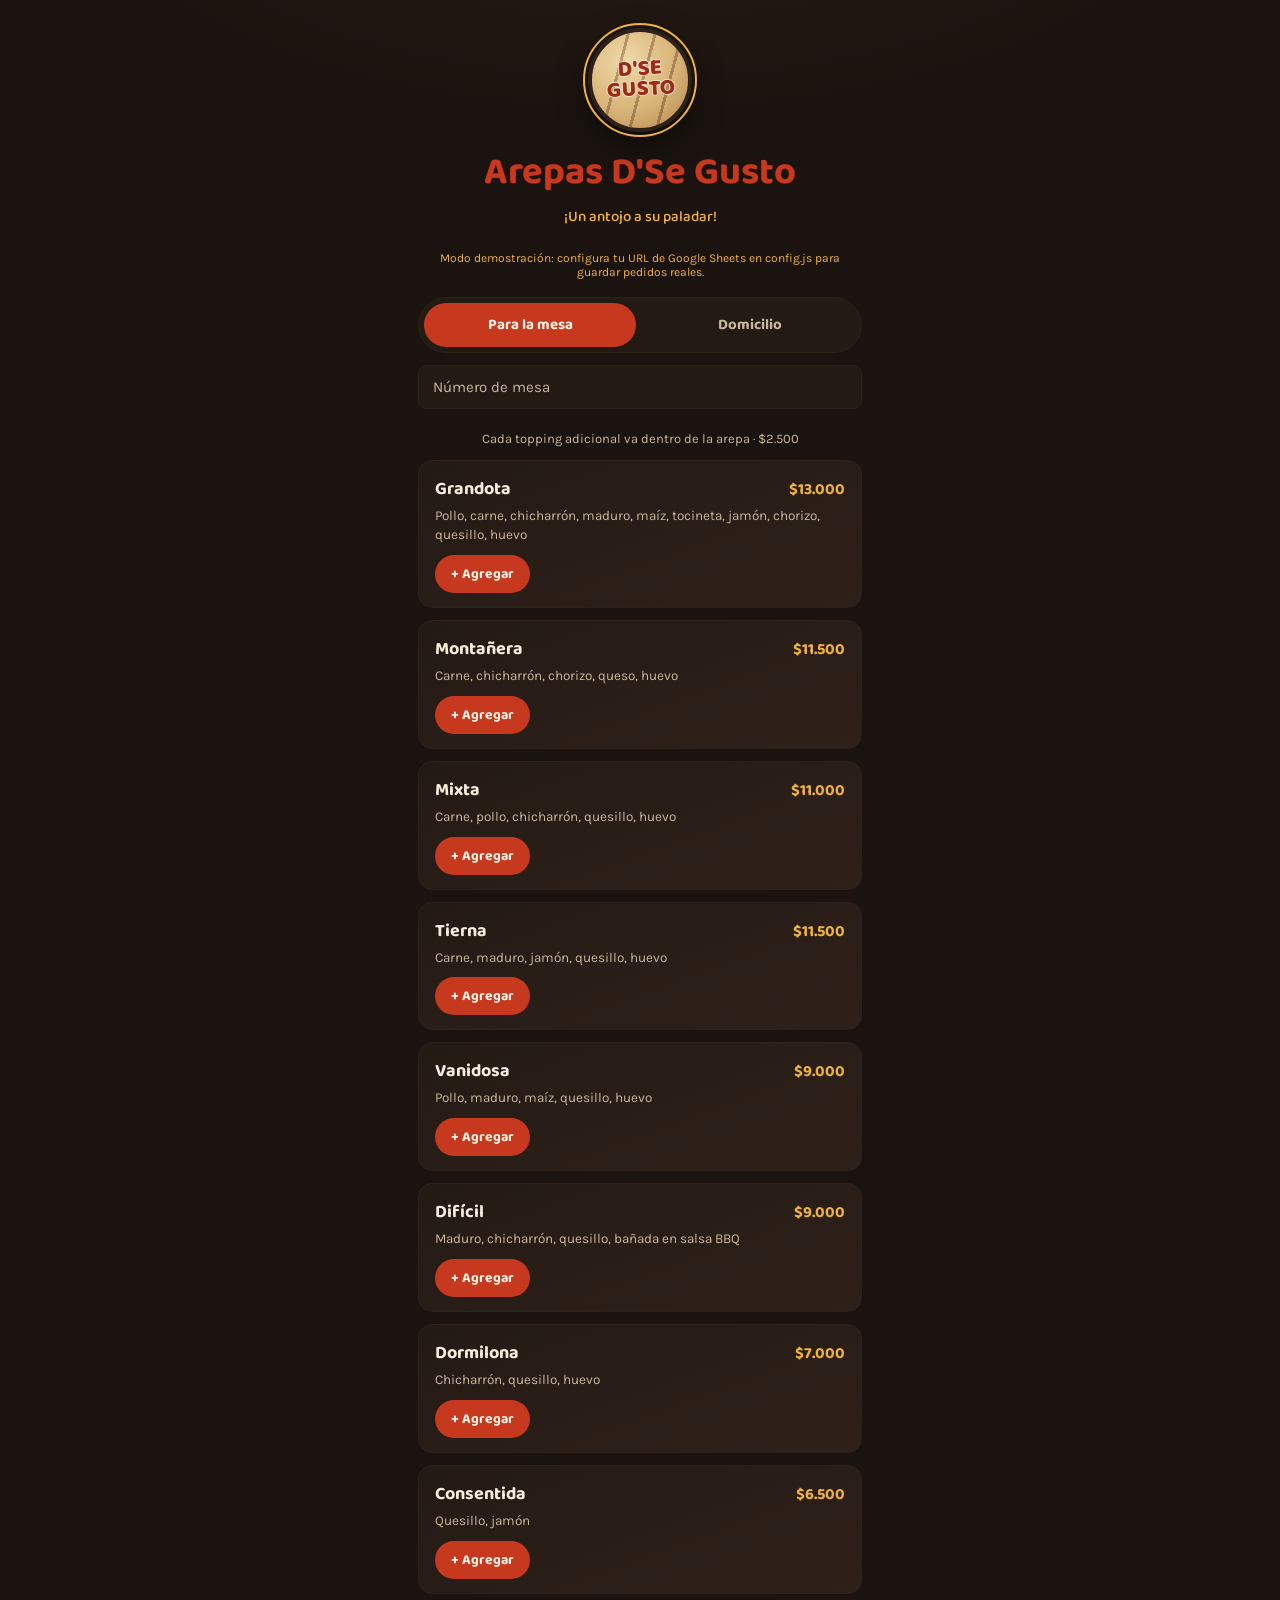
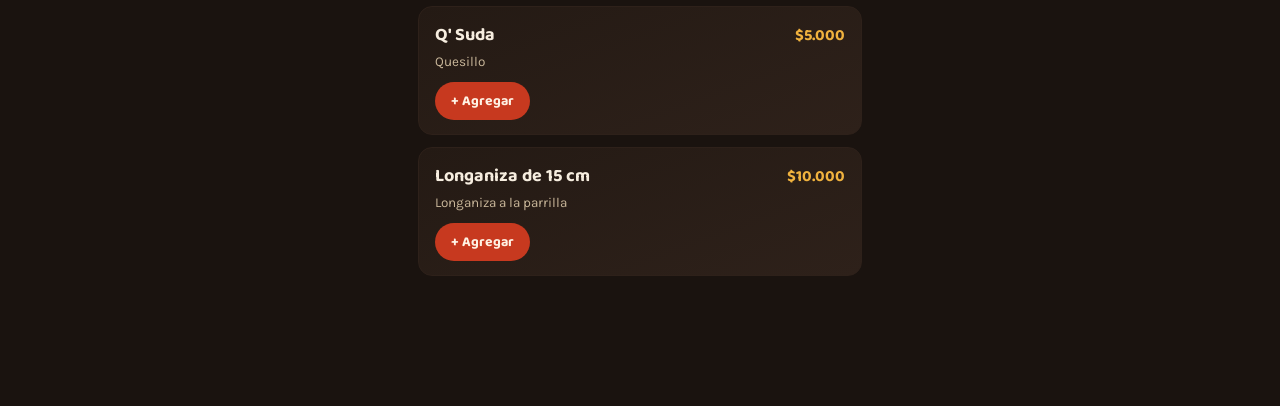
==== index.html @ 5aa3ece0 "Add files via upload" ====
<!DOCTYPE html>
<html lang="es">
<head>
<meta charset="UTF-8">
<meta name="viewport" content="width=device-width, initial-scale=1.0, viewport-fit=cover">
<title>Arepas D'Se Gusto — Pedidos</title>
<link rel="stylesheet" href="styles.css">
<style>

  /* ---------------- Header / hero ---------------- */
  .hero{
    padding: 28px 20px 22px;
    text-align:center;
    position:relative;
  }
  .badge{
    width:104px; height:104px;
    margin:0 auto 10px;
    border-radius:50%;
    background:
      radial-gradient(circle at 35% 30%, #F0D9A8 0%, #D8B478 55%, #B4854A 100%);
    border:4px solid var(--char-3);
    outline: 2px solid var(--oro);
    outline-offset: 3px;
    display:flex; align-items:center; justify-content:center;
    position:relative;
    box-shadow: 0 10px 30px rgba(0,0,0,0.5);
  }
  .badge::before{
    content:"";
    position:absolute; inset:0; border-radius:50%;
    background-image: repeating-linear-gradient(105deg, transparent 0 8px, rgba(90,59,38,0.35) 8px 11px, transparent 11px 26px);
    mix-blend-mode:multiply;
  }
  .badge-text{
    font-family:var(--font-display);
    color:var(--brasa-dark);
    font-weight:800;
    font-size:22px;
    line-height:0.9;
    text-align:center;
    -webkit-text-stroke: 1.5px #fff3de;
    paint-order: stroke fill;
    transform: rotate(-3deg);
  }
  h1.brand{
    font-family: var(--font-display);
    font-size: clamp(28px, 8vw, 38px);
    margin: 4px 0 2px;
    color: var(--brasa);
    -webkit-text-stroke: 1px #3a1409;
    paint-order: stroke fill;
  }
  .tagline{
    color: var(--oro);
    font-family: var(--font-display);
    font-weight:500;
    font-size:15px;
    margin:0;
  }

  /* ---------------- Selector Mesa / Domicilio ---------------- */
  .order-mode{
    max-width:480px; margin: 18px auto 0; padding:0 18px;
  }
  .mode-pills{
    display:flex; gap:8px;
    background:var(--char-2);
    padding:5px; border-radius: 999px;
    border:1px solid var(--char-3);
  }
  .mode-pills button{
    flex:1; padding:10px 12px; border-radius:999px;
    font-family:var(--font-display); font-size:15px; font-weight:700;
    color:var(--texto-tenue);
    transition: background .18s, color .18s;
  }
  .mode-pills button.active{
    background: var(--brasa);
    color:#fff2e4;
  }
  .mode-fields{
    margin-top:12px;
    display:grid; gap:8px;
  }
  .mode-fields input{
    width:100%;
    padding:12px 14px;
    border-radius: var(--radius-s);
    border:1px solid var(--char-3);
    background: var(--char-2);
    color: var(--texto-claro);
    font-family: var(--font-body);
    font-size:15px;
  }
  .mode-fields input::placeholder{ color:var(--texto-tenue); }
  .mode-fields input:focus{ outline:2px solid var(--oro); outline-offset:1px; }

  /* ---------------- Menú ---------------- */
  .menu-wrap{
    max-width:480px; margin: 22px auto 130px; padding: 0 18px;
  }
  .menu-note{
    font-size:13px; color:var(--texto-tenue); margin: 0 0 14px; text-align:center;
  }
  .item-card{
    background: linear-gradient(160deg, var(--char-2), var(--char-3));
    border:1px solid var(--char-3);
    border-radius: var(--radius-m);
    padding: 14px 16px;
    margin-bottom:12px;
    display:flex; gap:12px; align-items:flex-start;
  }
  .item-card.unavailable{ opacity:0.45; }
  .item-info{ flex:1; min-width:0; }
  .item-top{ display:flex; justify-content:space-between; gap:10px; align-items:baseline; }
  .item-name{
    font-family:var(--font-display); font-weight:700; font-size:18px;
    color: var(--texto-claro);
  }
  .item-price{
    font-family:var(--font-display); font-weight:700; font-size:16px;
    color: var(--oro); white-space:nowrap;
  }
  .item-desc{
    font-size:13.5px; color:var(--texto-tenue); margin:4px 0 10px; line-height:1.4;
  }
  .item-actions{ display:flex; align-items:center; gap:10px; }
  .btn-add{
    background: var(--brasa);
    color:#fff2e4;
    font-family:var(--font-display); font-weight:700; font-size:14px;
    padding:8px 16px; border-radius:999px;
  }
  .btn-add:active{ transform: scale(0.97); }
  .soldout-tag{
    font-size:12px; font-weight:700; color:var(--brasa);
    border:1px solid var(--brasa); border-radius:999px; padding:4px 10px;
  }

  /* ---------------- Modal de toppings ---------------- */
  .modal-backdrop{
    position:fixed; inset:0; background:rgba(10,7,5,0.72);
    display:none; align-items:flex-end; justify-content:center;
    z-index:50;
  }
  .modal-backdrop.open{ display:flex; }
  .modal{
    width:100%; max-width:480px;
    background: var(--char-2);
    border-radius: 22px 22px 0 0;
    padding: 20px 20px calc(20px + env(safe-area-inset-bottom));
    max-height:82vh; overflow-y:auto;
    border-top:1px solid var(--char-3);
  }
  .modal h3{
    font-family:var(--font-display); font-size:20px; margin:0 0 2px; color:var(--texto-claro);
  }
  .modal .modal-desc{ font-size:13px; color:var(--texto-tenue); margin:0 0 16px; }
  .qty-row{ display:flex; align-items:center; justify-content:space-between; margin-bottom:16px; }
  .qty-label{ font-weight:600; font-size:14px; }
  .qty-stepper{ display:flex; align-items:center; gap:14px; }
  .qty-stepper button{
    width:34px; height:34px; border-radius:50%;
    background:var(--char-3); font-size:18px; font-weight:700; color:var(--texto-claro);
  }
  .qty-stepper span{ min-width:20px; text-align:center; font-family:var(--font-display); font-size:17px; }
  .topping-list{ display:grid; gap:6px; margin-bottom:16px; }
  .topping-row{
    display:flex; align-items:center; gap:10px;
    padding:9px 10px; border-radius:var(--radius-s);
    background:var(--char); border:1px solid var(--char-3);
  }
  .topping-row input{ width:18px; height:18px; accent-color:var(--brasa); }
  .topping-row label{ flex:1; font-size:14.5px; }
  .topping-row .tp{ font-size:13px; color:var(--oro); }
  .note-field{ margin-bottom:16px; }
  .note-field label{ font-size:13px; color:var(--texto-tenue); display:block; margin-bottom:5px; }
  .note-field textarea{
    width:100%; min-height:56px; padding:10px 12px; border-radius:var(--radius-s);
    background:var(--char); border:1px solid var(--char-3); color:var(--texto-claro);
    font-family:var(--font-body); font-size:14px; resize:vertical;
  }
  .modal-footer{ display:flex; gap:10px; }
  .btn-secondary{
    flex:1; padding:13px; border-radius:999px; background:var(--char-3);
    font-family:var(--font-display); font-weight:700; color:var(--texto-claro);
  }
  .btn-primary{
    flex:1.4; padding:13px; border-radius:999px; background:var(--brasa);
    font-family:var(--font-display); font-weight:700; color:#fff2e4;
  }

  /* ---------------- Barra de carrito ---------------- */
  .cart-bar{
    position:fixed; left:0; right:0; bottom:0;
    padding: 12px 18px calc(12px + env(safe-area-inset-bottom));
    display:none;
    z-index:40;
  }
  .cart-bar.visible{ display:block; }
  .cart-bar-inner{
    max-width:480px; margin:0 auto;
    background: var(--brasa);
    border-radius: 999px;
    padding: 12px 8px 12px 20px;
    display:flex; align-items:center; justify-content:space-between;
    box-shadow: 0 12px 30px rgba(0,0,0,0.5);
  }
  .cart-count{
    font-family:var(--font-display); font-weight:700; color:#fff2e4; font-size:15px;
  }
  .cart-total{ font-family:var(--font-display); font-weight:800; color:#fff2e4; font-size:16px; }
  .cart-bar-inner button{
    background:#fff2e4; color:var(--brasa-dark);
    font-family:var(--font-display); font-weight:800; font-size:14px;
    padding:11px 20px; border-radius:999px;
  }

  /* ---------------- Panel del carrito ---------------- */
  .cart-panel{
    position:fixed; inset:0; z-index:60; display:none;
    background:var(--char);
  }
  .cart-panel.open{ display:flex; flex-direction:column; }
  .cart-header{
    padding:18px; display:flex; align-items:center; justify-content:space-between;
    border-bottom:1px solid var(--char-3);
  }
  .cart-header h2{ font-family:var(--font-display); font-size:20px; margin:0; }
  .close-btn{ font-size:22px; color:var(--texto-tenue); }
  .cart-items{ flex:1; overflow-y:auto; padding: 12px 18px; }
  .cart-line{
    display:flex; gap:12px; padding:14px 0; border-bottom:1px solid var(--char-3);
  }
  .cart-line-info{ flex:1; }
  .cart-line-name{ font-family:var(--font-display); font-weight:700; font-size:15.5px; }
  .cart-line-toppings{ font-size:12.5px; color:var(--texto-tenue); margin-top:2px; }
  .cart-line-note{ font-size:12.5px; color:var(--oro); margin-top:2px; font-style:italic; }
  .cart-line-right{ display:flex; flex-direction:column; align-items:flex-end; gap:8px; }
  .cart-line-price{ font-family:var(--font-display); font-weight:700; color:var(--oro); font-size:14.5px; }
  .cart-line-remove{ font-size:12px; color:var(--brasa); text-decoration:underline; }
  .cart-empty{ text-align:center; color:var(--texto-tenue); padding:60px 20px; font-size:14px; }
  .cart-footer{
    padding:16px 18px calc(16px + env(safe-area-inset-bottom));
    border-top:1px solid var(--char-3);
  }
  .cart-row{ display:flex; justify-content:space-between; font-size:14px; color:var(--texto-tenue); margin-bottom:4px; }
  .cart-row.total{ font-family:var(--font-display); font-size:19px; color:var(--texto-claro); font-weight:700; margin:10px 0 14px; }
  .btn-checkout{
    width:100%; padding:15px; border-radius:999px; background:var(--brasa);
    font-family:var(--font-display); font-weight:800; font-size:16px; color:#fff2e4;
  }
  .btn-checkout:disabled{ opacity:0.4; }
  .checkout-error{ color:var(--brasa); font-size:13px; text-align:center; margin-top:8px; }

  /* ---------------- Confirmación ---------------- */
  .confirm-screen{
    position:fixed; inset:0; z-index:70; display:none;
    background:var(--char); flex-direction:column; align-items:center; justify-content:center;
    text-align:center; padding:30px;
  }
  .confirm-screen.open{ display:flex; }
  .confirm-icon{ font-size:56px; margin-bottom:6px; }
  .confirm-screen h2{ font-family:var(--font-display); font-size:26px; margin:0 0 6px; }
  .confirm-screen p{ color:var(--texto-tenue); font-size:14.5px; max-width:320px; }
  .confirm-num{ font-family:var(--font-display); color:var(--oro); font-size:20px; margin:14px 0; }
  .confirm-screen button{
    margin-top:20px; padding:13px 26px; border-radius:999px;
    background:var(--brasa); color:#fff2e4; font-family:var(--font-display); font-weight:700;
  }
  .demo-flag{
    max-width:480px; margin: 0 auto; padding: 0 18px;
    text-align:center; font-size:12px; color:var(--oro);
  }
</style>
</head>
<body>

  <header class="hero">
    <div class="badge"><div class="badge-text">D'SE<br>GUSTO</div></div>
    <h1 class="brand">Arepas D'Se Gusto</h1>
    <p class="tagline">¡Un antojo a su paladar!</p>
  </header>

  <p class="demo-flag" id="demoFlag" style="display:none;">
    Modo demostración: configura tu URL de Google Sheets en config.js para guardar pedidos reales.
  </p>

  <section class="order-mode">
    <div class="mode-pills">
      <button id="modeMesaBtn" class="active">Para la mesa</button>
      <button id="modeDomicilioBtn">Domicilio</button>
    </div>
    <div class="mode-fields" id="mesaFields">
      <input type="text" id="mesaNumero" placeholder="Número de mesa" inputmode="numeric">
    </div>
    <div class="mode-fields" id="domicilioFields" style="display:none;">
      <input type="text" id="domNombre" placeholder="Nombre">
      <input type="text" id="domDireccion" placeholder="Dirección de entrega">
      <input type="tel" id="domTelefono" placeholder="Teléfono">
    </div>
  </section>

  <main class="menu-wrap">
    <p class="menu-note">Cada topping adicional va dentro de la arepa · $2.500</p>
    <div id="menuList"></div>
  </main>

  <!-- Barra flotante del carrito -->
  <div class="cart-bar" id="cartBar">
    <div class="cart-bar-inner">
      <div>
        <div class="cart-count" id="cartCount">0 items</div>
        <div class="cart-total" id="cartTotalBar">$0</div>
      </div>
      <button id="openCartBtn">Ver pedido</button>
    </div>
  </div>

  <!-- Modal: elegir cantidad + toppings -->
  <div class="modal-backdrop" id="itemModalBackdrop">
    <div class="modal">
      <h3 id="modalItemName"></h3>
      <p class="modal-desc" id="modalItemDesc"></p>
      <div class="qty-row">
        <span class="qty-label">Cantidad</span>
        <div class="qty-stepper">
          <button id="qtyMinus">−</button>
          <span id="qtyValue">1</span>
          <button id="qtyPlus">+</button>
        </div>
      </div>
      <div class="topping-list" id="toppingList"></div>
      <div class="note-field">
        <label for="itemNote">Nota para la cocina (opcional)</label>
        <textarea id="itemNote" placeholder="Ej: sin huevo, bien tostada..."></textarea>
      </div>
      <div class="modal-footer">
        <button class="btn-secondary" id="cancelModalBtn">Cancelar</button>
        <button class="btn-primary" id="confirmAddBtn">Agregar</button>
      </div>
    </div>
  </div>

  <!-- Panel del carrito -->
  <div class="cart-panel" id="cartPanel">
    <div class="cart-header">
      <h2>Tu pedido</h2>
      <button class="close-btn" id="closeCartBtn">✕</button>
    </div>
    <div class="cart-items" id="cartItems"></div>
    <div class="cart-footer">
      <div class="cart-row"><span>Subtotal</span><span id="subtotalVal">$0</span></div>
      <div class="cart-row total"><span>Total</span><span id="totalVal">$0</span></div>
      <button class="btn-checkout" id="checkoutBtn" disabled>Enviar pedido</button>
      <div class="checkout-error" id="checkoutError"></div>
    </div>
  </div>

  <!-- Confirmación -->
  <div class="confirm-screen" id="confirmScreen">
    <div class="confirm-icon">🔥</div>
    <h2>¡Pedido enviado!</h2>
    <p>Tu arepa ya va para la parrilla. Te avisamos apenas esté lista.</p>
    <div class="confirm-num" id="confirmNum"></div>
    <button id="newOrderBtn">Hacer otro pedido</button>
  </div>

  <script src="menu.js"></script>
  <script src="config.js"></script>
  <script src="script.js"></script>
</body>
</html>
---- styles.css ----
/* ============================================================
   D'SE GUSTO — sistema visual
   Paleta inspirada en el logo: masa tostada sobre parrilla,
   con acentos rojo braza y dorado.
   ============================================================ */

@import url('https://fonts.googleapis.com/css2?family=Baloo+2:wght@500;700;800&family=Karla:wght@400;500;600;700&display=swap');

:root{
  --char:      #1A130F;   /* fondo principal, negro carbón */
  --char-2:    #241A14;   /* superficies elevadas */
  --char-3:    #2E211A;   /* bordes / superficies más claras */
  --masa:      #F6E8CC;   /* masa de la arepa, crema tostada */
  --masa-dim:  #E4D3AE;
  --brasa:     #C7391F;   /* rojo braza — acento primario */
  --brasa-dark:#9C2C17;
  --llama:     #E58A2A;   /* naranja llama — acento secundario */
  --oro:       #F0B23E;   /* dorado — detalles, precios */
  --tizne:     #5A3B26;   /* marcas de parrilla */
  --ok:        #4F8F5B;
  --texto-claro: #F6EDDF;
  --texto-tenue: #C9B79A;

  --font-display: 'Baloo 2', system-ui, sans-serif;
  --font-body: 'Karla', system-ui, sans-serif;

  --radius-l: 22px;
  --radius-m: 14px;
  --radius-s: 8px;
}

*{box-sizing:border-box;}
html,body{margin:0;padding:0;}
body{
  background:
    radial-gradient(1200px 600px at 50% -10%, #2A1D15 0%, var(--char) 55%),
    var(--char);
  color: var(--texto-claro);
  font-family: var(--font-body);
  -webkit-font-smoothing:antialiased;
  min-height:100vh;
}

::selection{ background: var(--brasa); color: var(--texto-claro); }

a{ color: inherit; }

button{
  font-family: var(--font-body);
  cursor:pointer;
  border:none;
  background:none;
  color:inherit;
}

/* ---------- utilidades tipográficas ---------- */
.display{
  font-family: var(--font-display);
  font-weight:700;
  letter-spacing: 0.2px;
}

/* ---------- textura de "marcas de parrilla" reutilizable ---------- */
.grill-lines{
  position:relative;
  overflow:hidden;
}
.grill-lines::before{
  content:"";
  position:absolute; inset:0;
  background-image: repeating-linear-gradient(
    100deg,
    transparent 0px, transparent 46px,
    rgba(0,0,0,0.16) 46px, rgba(0,0,0,0.16) 58px
  );
  mix-blend-mode: multiply;
  pointer-events:none;
}

/* ---------- scrollbar discreta ---------- */
::-webkit-scrollbar{ width:8px; height:8px; }
::-webkit-scrollbar-thumb{ background: var(--char-3); border-radius:8px; }
::-webkit-scrollbar-track{ background:transparent; }
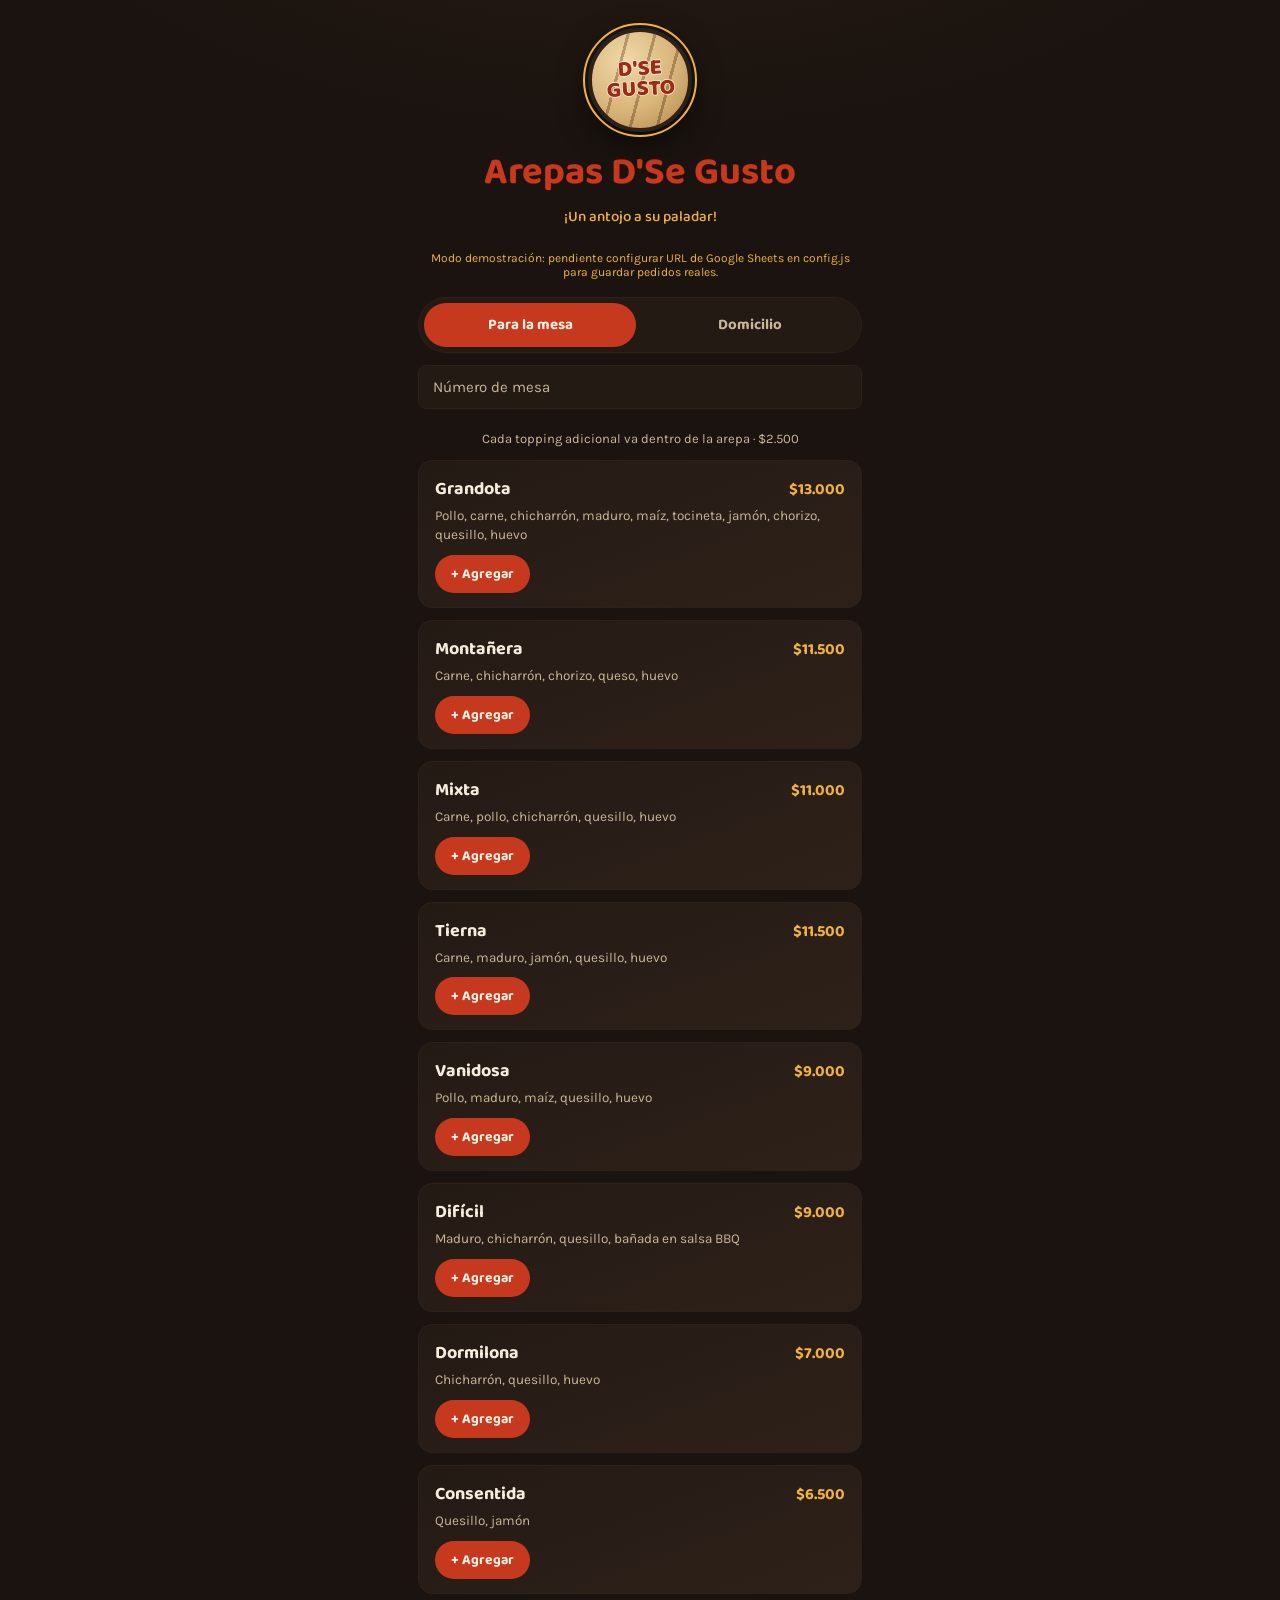
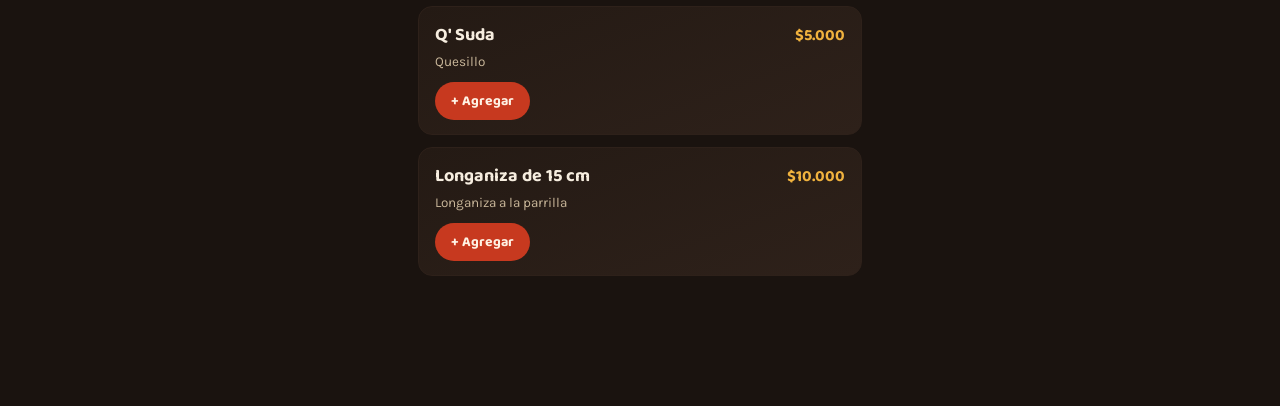
==== commit 44a60876: "Actualizar index.html" ====
--- a/index.html
+++ b/index.html
@@ -284,7 +284,7 @@
   </header>
 
   <p class="demo-flag" id="demoFlag" style="display:none;">
-    Modo demostración: configura tu URL de Google Sheets en config.js para guardar pedidos reales.
+    Modo demostración: pendiente configurar URL de Google Sheets en config.js para guardar pedidos reales.
   </p>
 
   <section class="order-mode">
@@ -334,7 +334,7 @@
       <div class="topping-list" id="toppingList"></div>
       <div class="note-field">
         <label for="itemNote">Nota para la cocina (opcional)</label>
-        <textarea id="itemNote" placeholder="Ej: sin huevo, bien tostada..."></textarea>
+        <textarea id="itemNote" placeholder="Ej: sin chicharrón, bien tostada..."></textarea>
       </div>
       <div class="modal-footer">
         <button class="btn-secondary" id="cancelModalBtn">Cancelar</button>
